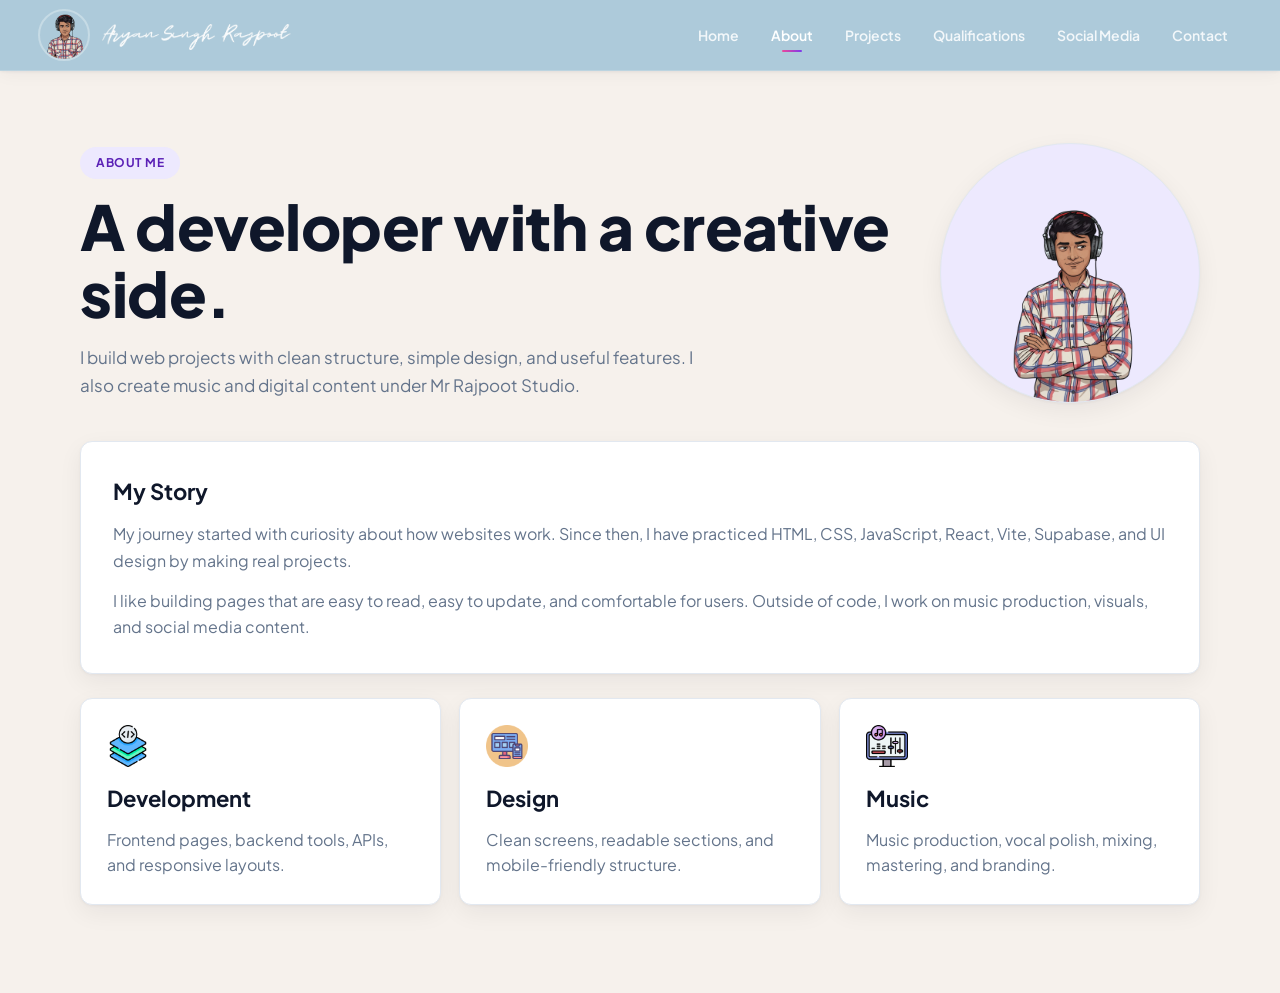
==== Pages/about/about.html @ 2f134e1c "Upload portfolio files" ====
<!DOCTYPE html>
<html lang="en">
<head>
    <meta charset="UTF-8" />
    <meta name="viewport" content="width=device-width, initial-scale=1.0" />
    <title>About - Aryan Singh Rajpoot</title>
    <link rel="preconnect" href="https://fonts.googleapis.com">
    <link rel="preconnect" href="https://fonts.gstatic.com" crossorigin>
    <link href="https://fonts.googleapis.com/css2?family=Plus+Jakarta+Sans:wght@400;500;600;700;800&display=swap" rel="stylesheet">
    <link rel="stylesheet" href="../../global.css" />
    <link rel="stylesheet" href="../../navbar.css" />
    <link rel="stylesheet" href="about.css" />
</head>
<body>
    <nav class="navbar">
        <div class="nav-inner">
            <a class="brand" href="../../index.html">
                <img src="../../assets/png-images/mySketch.png" alt="Aryan Singh Rajpoot logo" />
                <img class="signature" src="../../assets/png-images/Aryan Signature.png" alt="Aryan Singh Rajpoot" />
            </a>
            <input class="menu-toggle" type="checkbox" id="menu-toggle" />
            <label class="menu-button" for="menu-toggle" aria-label="Open navigation">
                <span></span>
                <span></span>
                <span></span>
            </label>
            <ul class="nav-links">
                <li><a href="../../index.html">Home</a></li>
                <li><a class="active" href="about.html">About</a></li>
                <li><a href="../project/projects.html">Projects</a></li>
                <li><a href="../qualificatioion/qualifications.html">Qualifications</a></li>
                <li><a href="../socialmedia/social-media.html">Social Media</a></li>
                <li><a href="../contact/contact.html">Contact</a></li>
            </ul>
        </div>
    </nav>

    <main class="page-shell about-page">
        <section class="about-intro">
            <div>
                <span class="eyebrow">About me</span>
                <h1>A developer with a creative side.</h1>
                <p>
                    I build web projects with clean structure, simple design, and useful
                    features. I also create music and digital content under Mr Rajpoot Studio.
                </p>
            </div>
            <img src="../../assets/png-images/mySketch.png" alt="Aryan Singh Rajpoot" />
        </section>

        <section class="story card">
            <h2>My Story</h2>
            <p>
                My journey started with curiosity about how websites work. Since then, I
                have practiced HTML, CSS, JavaScript, React, Vite, Supabase, and UI design
                by making real projects.
            </p>
            <p>
                I like building pages that are easy to read, easy to update, and comfortable
                for users. Outside of code, I work on music production, visuals, and social
                media content.
            </p>
        </section>

        <section class="about-skills">
            <article class="card">
                <img src="../../assets/png-images/fullstack.png" alt="" />
                <h2>Development</h2>
                <p>Frontend pages, backend tools, APIs, and responsive layouts.</p>
            </article>
            <article class="card">
                <img src="../../assets/png-images/UIUX Design.png" alt="" />
                <h2>Design</h2>
                <p>Clean screens, readable sections, and mobile-friendly structure.</p>
            </article>
            <article class="card">
                <img src="../../assets/png-images/Music Producer.png" alt="" />
                <h2>Music</h2>
                <p>Music production, vocal polish, mixing, mastering, and branding.</p>
            </article>
        </section>
    </main>
</body>
</html>
---- global.css ----
@import url('https://fonts.googleapis.com/css2?family=Plus+Jakarta+Sans:wght@400;500;600;700;800&display=swap');

*,
*::before,
*::after {
    box-sizing: border-box;
    margin: 0;
    padding: 0;
}

:root {
    /* ── Palette ── */
    --bg: #F6F1EC;
    --surface: #ffffff;
    --text: #0F172A;
    --body: #334155;
    --muted: #64748B;

    /* Accent */
    --accent: #7C3AED;
    --accent-dark: #5B21B6;
    --accent-light: #EDE9FE;
    --accent-pink: #EC4899;
    --accent-blue: #6366F1;

    /* Legacy aliases used across pages */
    --primary: #7C3AED;
    --primary-dark: #5B21B6;
    --primary-light: #EDE9FE;

    /* Navbar */
    --nav-bg: #A7C7D8;

    /* Borders & Shadows */
    --border: #E2E8F0;
    --shadow-sm: 0 1px 2px rgba(15,23,42,0.04);
    --shadow: 0 1px 3px rgba(15,23,42,0.04), 0 8px 24px rgba(15,23,42,0.06);
    --shadow-lg: 0 4px 6px rgba(15,23,42,0.03), 0 20px 50px rgba(15,23,42,0.08);

    /* Layout */
    --nav-height: 70px;
    --radius: 12px;
    --font: "Plus Jakarta Sans", "Inter", system-ui, sans-serif;
}

html {
    scroll-behavior: smooth;
}

body {
    font-family: var(--font);
    color: var(--body);
    background: var(--bg);
    line-height: 1.6;
    overflow-x: hidden;
    -webkit-font-smoothing: antialiased;
    -moz-osx-font-smoothing: grayscale;
}

img {
    max-width: 100%;
    display: block;
}

a {
    color: inherit;
}

/* ── Layout Shell ── */
.page-shell {
    width: min(1120px, 90%);
    margin: 0 auto;
    padding: 72px 0 88px;
}

/* ── Page Header ── */
.page-header {
    margin-bottom: 40px;
}

.page-header.center {
    text-align: center;
}

.eyebrow {
    display: inline-block;
    margin-bottom: 14px;
    color: var(--accent-dark);
    background: var(--accent-light);
    border-radius: 999px;
    padding: 6px 16px;
    font-size: 12px;
    font-weight: 700;
    text-transform: uppercase;
    letter-spacing: 0.5px;
}

.page-header h1,
.section-title {
    color: var(--text);
    line-height: 1.1;
}

.page-header h1 {
    font-size: clamp(34px, 6vw, 58px);
    font-weight: 800;
    letter-spacing: -0.5px;
    margin-bottom: 14px;
}

.page-header p {
    max-width: 620px;
    color: var(--muted);
    font-size: 17px;
    line-height: 1.65;
}

.page-header.center p {
    margin: 0 auto;
}

.highlight {
    background: linear-gradient(135deg, var(--accent-pink), var(--accent));
    -webkit-background-clip: text;
    -webkit-text-fill-color: transparent;
    background-clip: text;
}

/* ── Buttons ── */
.button {
    display: inline-block;
    padding: 12px 22px;
    border-radius: 10px;
    font-weight: 700;
    font-size: 14px;
    text-decoration: none;
    border: 1px solid transparent;
    transition: all 0.25s ease;
    letter-spacing: 0.2px;
}

.button.primary {
    color: #ffffff;
    background: var(--accent);
    box-shadow: 0 2px 12px rgba(124, 58, 237, 0.25);
}

.button.primary:hover {
    background: var(--accent-dark);
    transform: translateY(-2px);
    box-shadow: 0 6px 20px rgba(124, 58, 237, 0.35);
}

.button.secondary {
    color: var(--accent-dark);
    background: var(--surface);
    border-color: var(--border);
}

.button.secondary:hover {
    border-color: var(--accent);
    color: var(--accent);
    transform: translateY(-2px);
    box-shadow: var(--shadow);
}

/* ── Cards ── */
.card {
    background: var(--surface);
    border: 1px solid var(--border);
    border-radius: var(--radius);
    box-shadow: var(--shadow);
    transition: box-shadow 0.25s ease, transform 0.25s ease;
}

@media (max-width: 700px) {
    .page-shell {
        width: min(92%, 620px);
        padding: 48px 0 64px;
    }
}
---- navbar.css ----
.navbar {
    position: sticky;
    top: 0;
    z-index: 100;
    min-height: var(--nav-height);
    background: rgba(167, 199, 216, 0.92);
    backdrop-filter: blur(14px);
    -webkit-backdrop-filter: blur(14px);
    border-bottom: 1px solid rgba(255, 255, 255, 0.18);
    box-shadow: 0 1px 3px rgba(15, 23, 42, 0.06), 0 4px 16px rgba(15, 23, 42, 0.04);
}

.nav-inner {
    width: min(1274px, 94%);
    min-height: var(--nav-height);
    margin: 0 auto;
    display: flex;
    align-items: center;
    justify-content: space-between;
    gap: 12px;
}

.brand {
    display: flex;
    align-items: center;
    gap: 12px;
    text-decoration: none;
    font-weight: 800;
    color: #ffffff;
}

.brand img:not(.signature) {
    width: 52px;
    height: 52px;
    border-radius: 50%;
    object-fit: cover;
    background: transparent;
    border: 2px solid rgba(255, 255, 255, 0.3);
}

.brand img.signature {
    height: 26px;
    width: auto;
    object-fit: contain;
    margin-top: 4px;
    opacity: 0.95;
}

.nav-links {
    display: flex;
    align-items: center;
    gap: 4px;
    list-style: none;
}

.nav-links a {
    position: relative;
    display: block;
    text-decoration: none;
    color: rgba(255, 255, 255, 0.85);
    font-weight: 600;
    font-size: 14px;
    padding: 8px 14px;
    border-radius: 8px;
    transition: color 0.2s ease, background 0.2s ease;
}

.nav-links a:hover {
    color: #ffffff;
    background: rgba(255, 255, 255, 0.12);
}

.nav-links a.active {
    color: #ffffff;
}

.nav-links a.active::after {
    content: "";
    position: absolute;
    bottom: 2px;
    left: 50%;
    transform: translateX(-50%);
    width: 20px;
    height: 2px;
    border-radius: 2px;
    background: linear-gradient(90deg, #EC4899, #7C3AED);
}

/* ── Mobile Menu ── */
.menu-toggle {
    display: none;
}

.menu-button {
    display: none;
    width: 42px;
    height: 42px;
    border: 0;
    border-radius: 8px;
    background: rgba(255, 255, 255, 0.18);
    cursor: pointer;
    transition: background 0.2s ease;
}

.menu-button:hover {
    background: rgba(255, 255, 255, 0.28);
}

.menu-button span {
    display: block;
    width: 20px;
    height: 2px;
    margin: 5px auto;
    background: #ffffff;
    border-radius: 2px;
    transition: transform 0.2s ease, opacity 0.2s ease;
}

@media (max-width: 820px) {
    .menu-button {
        display: block;
    }

    .nav-links {
        display: none;
        position: absolute;
        top: var(--nav-height);
        left: 0;
        right: 0;
        padding: 12px 5% 20px;
        background: rgba(167, 199, 216, 0.96);
        backdrop-filter: blur(14px);
        -webkit-backdrop-filter: blur(14px);
        border-bottom: 1px solid rgba(255, 255, 255, 0.12);
        box-shadow: 0 8px 24px rgba(15, 23, 42, 0.08);
    }

    .menu-toggle:checked ~ .nav-links {
        display: grid;
        gap: 2px;
    }

    .nav-links a {
        padding: 12px 14px;
        border-radius: 8px;
    }

    .nav-links a:hover {
        background: rgba(255, 255, 255, 0.15);
    }
}
---- Pages/about/about.css ----
.about-intro {
    display: grid;
    grid-template-columns: 1.2fr 260px;
    align-items: center;
    gap: 44px;
    margin-bottom: 38px;
}

.about-intro h1 {
    font-size: clamp(36px, 6vw, 62px);
    font-weight: 800;
    letter-spacing: -0.5px;
    line-height: 1.08;
    margin-bottom: 16px;
    color: var(--text);
}

.about-intro p {
    max-width: 640px;
    color: var(--muted);
    font-size: 17px;
    line-height: 1.65;
}

.about-intro img {
    width: 260px;
    height: 260px;
    object-fit: contain;
    border-radius: 50%;
    background: var(--accent-light);
    border: 1px solid var(--border);
    box-shadow: var(--shadow);
}

.story {
    padding: 32px;
    margin-bottom: 24px;
}

.story h2,
.about-skills h2 {
    font-size: 22px;
    font-weight: 700;
    margin-bottom: 12px;
    color: var(--text);
}

.story p {
    color: var(--muted);
    margin-bottom: 14px;
    line-height: 1.65;
}

.story p:last-child {
    margin-bottom: 0;
}

.about-skills {
    display: grid;
    grid-template-columns: repeat(3, 1fr);
    gap: 18px;
}

.about-skills article {
    padding: 26px;
    transition: transform 0.25s ease, box-shadow 0.25s ease;
}

.about-skills article:hover {
    transform: translateY(-3px);
    box-shadow: var(--shadow-lg);
}

.about-skills img {
    width: 42px;
    height: 42px;
    object-fit: contain;
    margin-bottom: 14px;
}

.about-skills p {
    color: var(--muted);
    line-height: 1.55;
}

@media (max-width: 800px) {
    .about-intro,
    .about-skills {
        grid-template-columns: 1fr;
    }

    .about-intro img {
        width: 210px;
        height: 210px;
    }
}
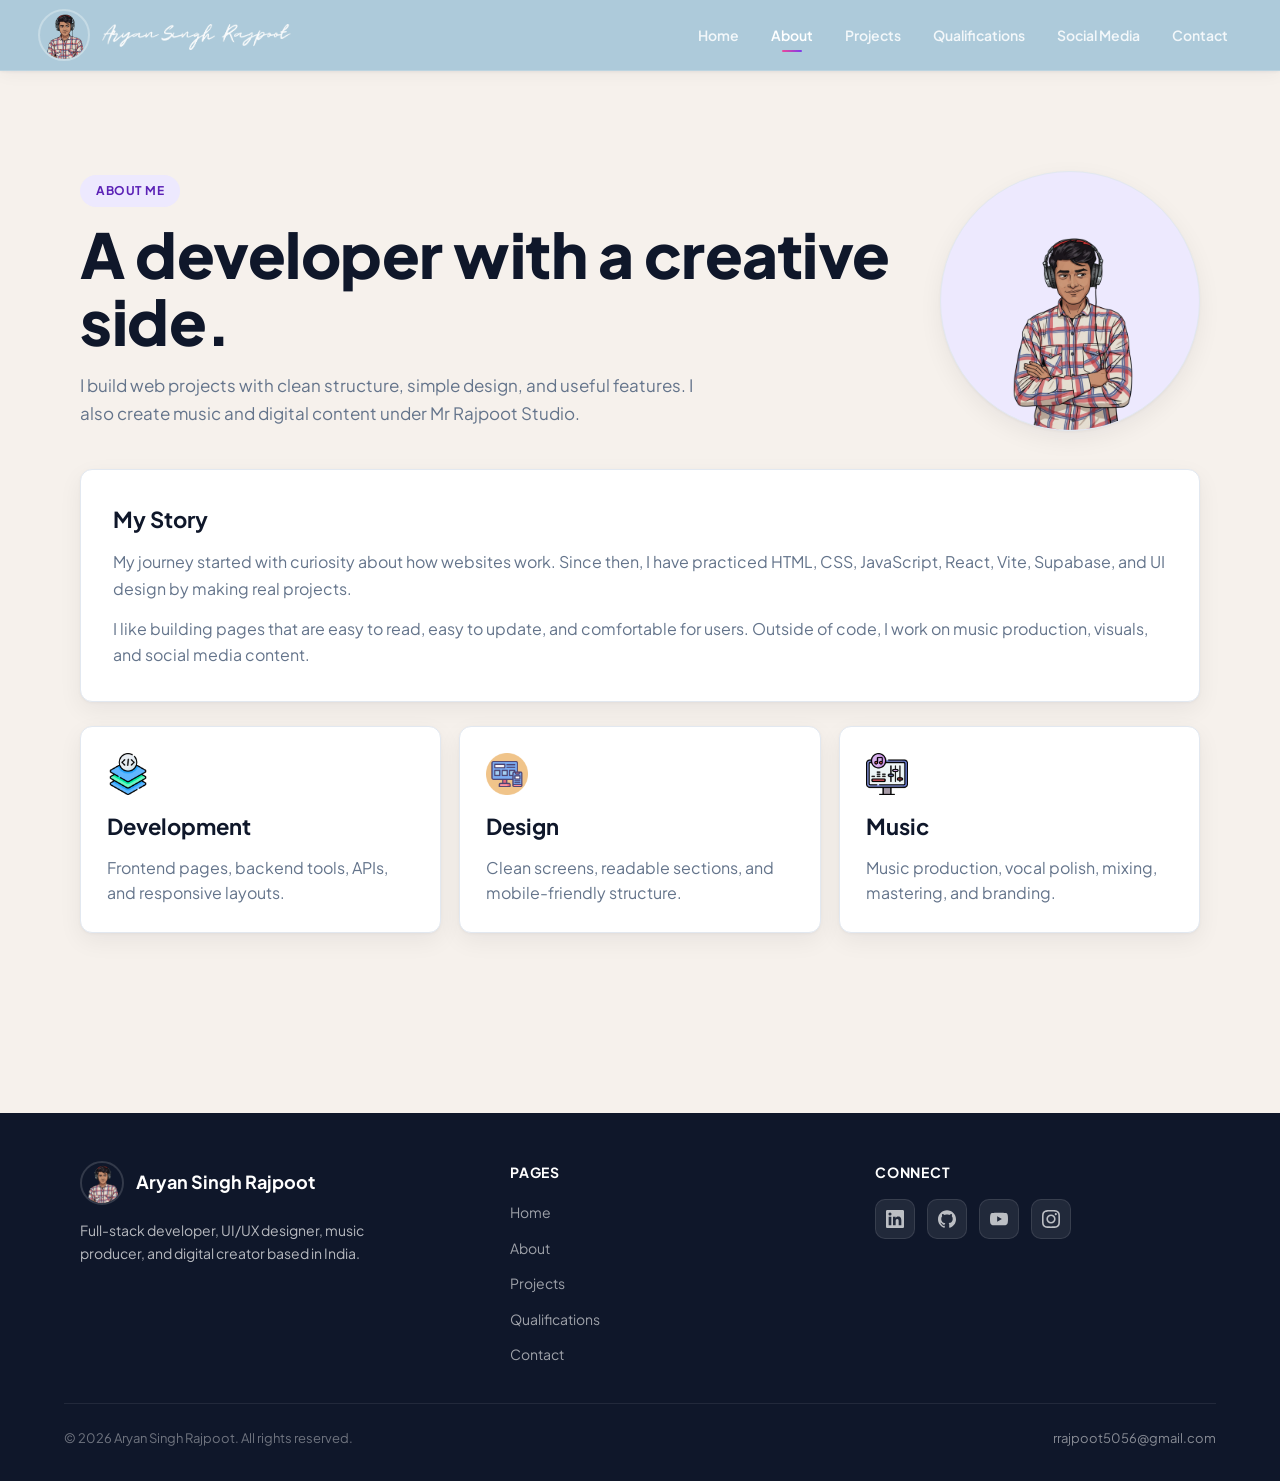
==== commit 034e45e8: "Refactor entire portfolio: add semantic HTML, footer, JS animations, contact form, a11y & SEO improv" ====
--- a/Pages/about/about.html
+++ b/Pages/about/about.html
@@ -3,40 +3,64 @@
 <head>
     <meta charset="UTF-8" />
     <meta name="viewport" content="width=device-width, initial-scale=1.0" />
-    <title>About - Aryan Singh Rajpoot</title>
+    <title>About — Aryan Singh Rajpoot</title>
+    <meta name="description" content="Learn about Aryan Singh Rajpoot — a Computer Science student, full-stack web developer, UI/UX designer, and music producer building creative digital work." />
+
+    <!-- Open Graph -->
+    <meta property="og:title" content="About — Aryan Singh Rajpoot" />
+    <meta property="og:description" content="A developer with a creative side. I build web projects with clean structure, simple design, and useful features." />
+    <meta property="og:type" content="profile" />
+    <meta property="og:image" content="../../assets/png-images/mySketch.png" />
+
+    <!-- Twitter Card -->
+    <meta name="twitter:card" content="summary" />
+    <meta name="twitter:title" content="About — Aryan Singh Rajpoot" />
+    <meta name="twitter:description" content="A developer with a creative side. Web projects, music production, and digital content." />
+
+    <!-- Fonts -->
     <link rel="preconnect" href="https://fonts.googleapis.com">
     <link rel="preconnect" href="https://fonts.gstatic.com" crossorigin>
     <link href="https://fonts.googleapis.com/css2?family=Plus+Jakarta+Sans:wght@400;500;600;700;800&display=swap" rel="stylesheet">
+
+    <!-- Styles -->
     <link rel="stylesheet" href="../../global.css" />
     <link rel="stylesheet" href="../../navbar.css" />
     <link rel="stylesheet" href="about.css" />
 </head>
 <body>
-    <nav class="navbar">
-        <div class="nav-inner">
-            <a class="brand" href="../../index.html">
-                <img src="../../assets/png-images/mySketch.png" alt="Aryan Singh Rajpoot logo" />
-                <img class="signature" src="../../assets/png-images/Aryan Signature.png" alt="Aryan Singh Rajpoot" />
-            </a>
-            <input class="menu-toggle" type="checkbox" id="menu-toggle" />
-            <label class="menu-button" for="menu-toggle" aria-label="Open navigation">
-                <span></span>
-                <span></span>
-                <span></span>
-            </label>
-            <ul class="nav-links">
-                <li><a href="../../index.html">Home</a></li>
-                <li><a class="active" href="about.html">About</a></li>
-                <li><a href="../project/projects.html">Projects</a></li>
-                <li><a href="../qualificatioion/qualifications.html">Qualifications</a></li>
-                <li><a href="../socialmedia/social-media.html">Social Media</a></li>
-                <li><a href="../contact/contact.html">Contact</a></li>
-            </ul>
-        </div>
-    </nav>
 
-    <main class="page-shell about-page">
-        <section class="about-intro">
+    <a class="skip-link" href="#main-content">Skip to main content</a>
+
+    <!-- ═══ Site Header ═══ -->
+    <header class="site-header">
+        <nav class="navbar" aria-label="Primary navigation">
+            <div class="nav-inner">
+                <a class="brand" href="../../index.html">
+                    <img src="../../assets/png-images/mySketch.png" alt="Aryan Singh Rajpoot logo" width="52" height="52" />
+                    <img class="signature" src="../../assets/png-images/Aryan Signature.png" alt="Aryan Singh Rajpoot" width="auto" height="26" />
+                </a>
+                <input class="menu-toggle" type="checkbox" id="menu-toggle" />
+                <label class="menu-button" for="menu-toggle" aria-label="Toggle navigation menu">
+                    <span></span>
+                    <span></span>
+                    <span></span>
+                </label>
+                <ul class="nav-links">
+                    <li><a href="../../index.html">Home</a></li>
+                    <li><a class="active" href="about.html" aria-current="page">About</a></li>
+                    <li><a href="../project/projects.html">Projects</a></li>
+                    <li><a href="../qualificatioion/qualifications.html">Qualifications</a></li>
+                    <li><a href="../socialmedia/social-media.html">Social Media</a></li>
+                    <li><a href="../contact/contact.html">Contact</a></li>
+                </ul>
+            </div>
+        </nav>
+    </header>
+
+    <!-- ═══ Main Content ═══ -->
+    <main id="main-content" class="page-shell about-page">
+
+        <section class="about-intro fade-in-up" aria-label="Introduction">
             <div>
                 <span class="eyebrow">About me</span>
                 <h1>A developer with a creative side.</h1>
@@ -45,10 +69,10 @@
                     features. I also create music and digital content under Mr Rajpoot Studio.
                 </p>
             </div>
-            <img src="../../assets/png-images/mySketch.png" alt="Aryan Singh Rajpoot" />
+            <img src="../../assets/png-images/mySketch.png" alt="Illustrated portrait of Aryan Singh Rajpoot" loading="lazy" />
         </section>
 
-        <section class="story card">
+        <section class="story card fade-in-up" aria-label="My Story">
             <h2>My Story</h2>
             <p>
                 My journey started with curiosity about how websites work. Since then, I
@@ -62,23 +86,70 @@
             </p>
         </section>
 
-        <section class="about-skills">
+        <section class="about-skills fade-in-up" aria-label="Skills">
             <article class="card">
-                <img src="../../assets/png-images/fullstack.png" alt="" />
+                <img src="../../assets/png-images/fullstack.png" alt="Full-Stack Development icon" loading="lazy" />
                 <h2>Development</h2>
                 <p>Frontend pages, backend tools, APIs, and responsive layouts.</p>
             </article>
             <article class="card">
-                <img src="../../assets/png-images/UIUX Design.png" alt="" />
+                <img src="../../assets/png-images/UIUX Design.png" alt="UI/UX Design icon" loading="lazy" />
                 <h2>Design</h2>
                 <p>Clean screens, readable sections, and mobile-friendly structure.</p>
             </article>
             <article class="card">
-                <img src="../../assets/png-images/Music Producer.png" alt="" />
+                <img src="../../assets/png-images/Music Producer.png" alt="Music Production icon" loading="lazy" />
                 <h2>Music</h2>
                 <p>Music production, vocal polish, mixing, mastering, and branding.</p>
             </article>
         </section>
+
     </main>
+
+    <!-- ═══ Site Footer ═══ -->
+    <footer class="site-footer">
+        <div class="footer-inner">
+            <div class="footer-about">
+                <div class="footer-brand">
+                    <img src="../../assets/png-images/mySketch.png" alt="Aryan Singh Rajpoot" loading="lazy" />
+                    <span>Aryan Singh Rajpoot</span>
+                </div>
+                <p>Full-stack developer, UI/UX designer, music producer, and digital creator based in India.</p>
+            </div>
+            <nav class="footer-nav" aria-label="Footer navigation">
+                <h3>Pages</h3>
+                <ul>
+                    <li><a href="../../index.html">Home</a></li>
+                    <li><a href="about.html">About</a></li>
+                    <li><a href="../project/projects.html">Projects</a></li>
+                    <li><a href="../qualificatioion/qualifications.html">Qualifications</a></li>
+                    <li><a href="../contact/contact.html">Contact</a></li>
+                </ul>
+            </nav>
+            <div class="footer-social">
+                <h3>Connect</h3>
+                <div class="footer-social-links">
+                    <a class="footer-social-link" href="https://in.linkedin.com/in/aryan-rajpoot-2b7ab9279" target="_blank" rel="noopener" aria-label="LinkedIn">
+                        <svg viewBox="0 0 24 24" fill="currentColor"><path d="M20.447 20.452h-3.554v-5.569c0-1.328-.027-3.037-1.852-3.037-1.853 0-2.136 1.445-2.136 2.939v5.667H9.351V9h3.414v1.561h.046c.477-.9 1.637-1.85 3.37-1.85 3.601 0 4.267 2.37 4.267 5.455v6.286zM5.337 7.433a2.062 2.062 0 01-2.063-2.065 2.064 2.064 0 112.063 2.065zm1.782 13.019H3.555V9h3.564v11.452zM22.225 0H1.771C.792 0 0 .774 0 1.729v20.542C0 23.227.792 24 1.771 24h20.451C23.2 24 24 23.227 24 22.271V1.729C24 .774 23.2 0 22.222 0h.003z"/></svg>
+                    </a>
+                    <a class="footer-social-link" href="https://github.com/" target="_blank" rel="noopener" aria-label="GitHub">
+                        <svg viewBox="0 0 24 24" fill="currentColor"><path d="M12 .297c-6.63 0-12 5.373-12 12 0 5.303 3.438 9.8 8.205 11.385.6.113.82-.258.82-.577 0-.285-.01-1.04-.015-2.04-3.338.724-4.042-1.61-4.042-1.61C4.422 18.07 3.633 17.7 3.633 17.7c-1.087-.744.084-.729.084-.729 1.205.084 1.838 1.236 1.838 1.236 1.07 1.835 2.809 1.305 3.495.998.108-.776.417-1.305.76-1.605-2.665-.3-5.466-1.332-5.466-5.93 0-1.31.465-2.38 1.235-3.22-.135-.303-.54-1.523.105-3.176 0 0 1.005-.322 3.3 1.23.96-.267 1.98-.399 3-.405 1.02.006 2.04.138 3 .405 2.28-1.552 3.285-1.23 3.285-1.23.645 1.653.24 2.873.12 3.176.765.84 1.23 1.91 1.23 3.22 0 4.61-2.805 5.625-5.475 5.92.42.36.81 1.096.81 2.22 0 1.606-.015 2.896-.015 3.286 0 .315.21.69.825.57C20.565 22.092 24 17.592 24 12.297c0-6.627-5.373-12-12-12"/></svg>
+                    </a>
+                    <a class="footer-social-link" href="https://youtube.com/@MrRajpootStudio" target="_blank" rel="noopener" aria-label="YouTube">
+                        <svg viewBox="0 0 24 24" fill="currentColor"><path d="M23.498 6.186a3.016 3.016 0 0 0-2.122-2.136C19.505 3.545 12 3.545 12 3.545s-7.505 0-9.377.505A3.017 3.017 0 0 0 .502 6.186C0 8.07 0 12 0 12s0 3.93.502 5.814a3.016 3.016 0 0 0 2.122 2.136c1.871.505 9.376.505 9.376.505s7.505 0 9.377-.505a3.015 3.015 0 0 0 2.122-2.136C24 15.93 24 12 24 12s0-3.93-.502-5.814zM9.545 15.568V8.432L15.818 12l-6.273 3.568z"/></svg>
+                    </a>
+                    <a class="footer-social-link" href="https://instagram.com/" target="_blank" rel="noopener" aria-label="Instagram">
+                        <svg viewBox="0 0 24 24" fill="currentColor"><path d="M12 0C8.74 0 8.333.015 7.053.072 5.775.132 4.905.333 4.14.63c-.789.306-1.459.717-2.126 1.384S.935 3.35.63 4.14C.333 4.905.131 5.775.072 7.053.012 8.333 0 8.74 0 12s.015 3.667.072 4.947c.06 1.277.261 2.148.558 2.913.306.788.717 1.459 1.384 2.126.667.666 1.336 1.079 2.126 1.384.766.296 1.636.499 2.913.558C8.333 23.988 8.74 24 12 24s3.667-.015 4.947-.072c1.277-.06 2.148-.262 2.913-.558.788-.306 1.459-.718 2.126-1.384.666-.667 1.079-1.335 1.384-2.126.296-.765.499-1.636.558-2.913.06-1.28.072-1.687.072-4.947s-.015-3.667-.072-4.947c-.06-1.277-.262-2.149-.558-2.913-.306-.789-.718-1.459-1.384-2.126C21.319 1.347 20.651.935 19.86.63c-.765-.297-1.636-.499-2.913-.558C15.667.012 15.26 0 12 0zm0 2.16c3.203 0 3.585.016 4.85.071 1.17.055 1.805.249 2.227.415.562.217.96.477 1.382.896.419.42.679.819.896 1.381.164.422.36 1.057.413 2.227.057 1.266.07 1.646.07 4.85s-.015 3.585-.074 4.85c-.061 1.17-.256 1.805-.421 2.227-.224.562-.479.96-.899 1.382-.419.419-.824.679-1.38.896-.42.164-1.065.36-2.235.413-1.274.057-1.649.07-4.859.07-3.211 0-3.586-.015-4.859-.074-1.171-.061-1.816-.256-2.236-.421-.569-.224-.96-.479-1.379-.899-.421-.419-.69-.824-.9-1.38-.165-.42-.359-1.065-.42-2.235-.045-1.26-.061-1.649-.061-4.844 0-3.196.016-3.586.061-4.861.061-1.17.255-1.814.42-2.234.21-.57.479-.96.9-1.381.419-.419.81-.689 1.379-.898.42-.166 1.051-.361 2.221-.421 1.275-.045 1.65-.06 4.859-.06l.045.03zm0 3.678a6.162 6.162 0 1 0 0 12.324 6.162 6.162 0 1 0 0-12.324zM12 16c-2.21 0-4-1.79-4-4s1.79-4 4-4 4 1.79 4 4-1.79 4-4 4zm7.846-10.405a1.441 1.441 0 1 1-2.882 0 1.441 1.441 0 0 1 2.882 0z"/></svg>
+                    </a>
+                </div>
+            </div>
+        </div>
+        <div class="footer-bottom">
+            <p>&copy; <span id="copyright-year">2026</span> Aryan Singh Rajpoot. All rights reserved.</p>
+            <a href="mailto:rrajpoot5056@gmail.com">rrajpoot5056@gmail.com</a>
+        </div>
+    </footer>
+
+    <script src="../../main.js" defer></script>
 </body>
 </html>
--- a/global.css
+++ b/global.css
@@ -1,5 +1,3 @@
-@import url('https://fonts.googleapis.com/css2?family=Plus+Jakarta+Sans:wght@400;500;600;700;800&display=swap');
-
 *,
 *::before,
 *::after {
@@ -45,6 +43,11 @@
 
 html {
     scroll-behavior: smooth;
+}
+
+/* Anchor offset for sticky navbar */
+[id] {
+    scroll-margin-top: calc(var(--nav-height) + 20px);
 }
 
 body {
@@ -66,11 +69,53 @@
     color: inherit;
 }
 
+/* ── Focus-Visible — Global Accessibility ── */
+:focus-visible {
+    outline: 2px solid var(--accent);
+    outline-offset: 3px;
+    border-radius: 4px;
+}
+
+a:focus-visible,
+button:focus-visible,
+input:focus-visible,
+textarea:focus-visible,
+select:focus-visible,
+[type="checkbox"]:focus-visible + label {
+    outline: 2px solid var(--accent);
+    outline-offset: 3px;
+}
+
+/* Remove default outline for mouse clicks */
+:focus:not(:focus-visible) {
+    outline: none;
+}
+
+/* ── Skip to Content (Screen Reader) ── */
+.skip-link {
+    position: absolute;
+    top: -100%;
+    left: 16px;
+    z-index: 9999;
+    padding: 12px 24px;
+    background: var(--accent);
+    color: #ffffff;
+    font-weight: 700;
+    font-size: 14px;
+    text-decoration: none;
+    border-radius: 0 0 8px 8px;
+    transition: top 0.2s ease;
+}
+
+.skip-link:focus {
+    top: 0;
+}
+
 /* ── Layout Shell ── */
 .page-shell {
     width: min(1120px, 90%);
     margin: 0 auto;
-    padding: 72px 0 88px;
+    padding: clamp(40px, 8vw, 100px) 0;
 }
 
 /* ── Page Header ── */
@@ -137,6 +182,7 @@
     border: 1px solid transparent;
     transition: all 0.25s ease;
     letter-spacing: 0.2px;
+    cursor: pointer;
 }
 
 .button.primary {
@@ -173,9 +219,260 @@
     transition: box-shadow 0.25s ease, transform 0.25s ease;
 }
 
+/* ── Animations ── */
+.fade-in-up {
+    opacity: 0;
+    transform: translateY(24px);
+    transition: opacity 0.7s ease, transform 0.7s ease;
+}
+
+.fade-in-up.is-visible {
+    opacity: 1;
+    transform: translateY(0);
+}
+
+/* ── Site Footer ── */
+.site-footer {
+    background: #0F172A;
+    color: rgba(255, 255, 255, 0.7);
+    padding: 48px 5% 32px;
+    margin-top: clamp(40px, 8vw, 80px);
+}
+
+.footer-inner {
+    width: min(1120px, 100%);
+    margin: 0 auto;
+    display: grid;
+    grid-template-columns: 1.2fr 1fr 1fr;
+    gap: 40px;
+}
+
+.footer-brand {
+    display: flex;
+    align-items: center;
+    gap: 12px;
+    margin-bottom: 14px;
+}
+
+.footer-brand img {
+    width: 44px;
+    height: 44px;
+    border-radius: 50%;
+    object-fit: cover;
+    border: 2px solid rgba(255, 255, 255, 0.15);
+}
+
+.footer-brand span {
+    font-size: 18px;
+    font-weight: 700;
+    color: #ffffff;
+}
+
+.footer-about p {
+    font-size: 14px;
+    line-height: 1.65;
+    max-width: 320px;
+}
+
+.footer-nav h3,
+.footer-social h3 {
+    font-size: 14px;
+    font-weight: 700;
+    color: #ffffff;
+    text-transform: uppercase;
+    letter-spacing: 0.8px;
+    margin-bottom: 16px;
+}
+
+.footer-nav ul {
+    list-style: none;
+    display: flex;
+    flex-direction: column;
+    gap: 10px;
+}
+
+.footer-nav a {
+    text-decoration: none;
+    font-size: 14px;
+    color: rgba(255, 255, 255, 0.6);
+    transition: color 0.2s ease;
+}
+
+.footer-nav a:hover {
+    color: #ffffff;
+}
+
+.footer-social-links {
+    display: flex;
+    gap: 12px;
+    flex-wrap: wrap;
+}
+
+.footer-social-link {
+    display: grid;
+    place-items: center;
+    width: 40px;
+    height: 40px;
+    border-radius: 10px;
+    background: rgba(255, 255, 255, 0.08);
+    border: 1px solid rgba(255, 255, 255, 0.1);
+    color: rgba(255, 255, 255, 0.7);
+    text-decoration: none;
+    transition: background 0.2s ease, color 0.2s ease, transform 0.2s ease;
+}
+
+.footer-social-link:hover {
+    background: var(--accent);
+    color: #ffffff;
+    transform: translateY(-2px);
+}
+
+.footer-social-link svg {
+    width: 18px;
+    height: 18px;
+}
+
+.footer-bottom {
+    margin-top: 36px;
+    padding-top: 24px;
+    border-top: 1px solid rgba(255, 255, 255, 0.08);
+    display: flex;
+    justify-content: space-between;
+    align-items: center;
+    flex-wrap: wrap;
+    gap: 12px;
+}
+
+.footer-bottom p {
+    font-size: 13px;
+    color: rgba(255, 255, 255, 0.4);
+}
+
+.footer-bottom a {
+    color: rgba(255, 255, 255, 0.5);
+    text-decoration: none;
+    font-size: 13px;
+    transition: color 0.2s ease;
+}
+
+.footer-bottom a:hover {
+    color: #ffffff;
+}
+
+/* ── Contact Form ── */
+.contact-form-section {
+    margin-top: 32px;
+}
+
+.contact-form {
+    display: grid;
+    grid-template-columns: 1fr 1fr;
+    gap: 18px;
+}
+
+.contact-form .form-group {
+    display: flex;
+    flex-direction: column;
+    gap: 6px;
+}
+
+.contact-form .form-group.full-width {
+    grid-column: 1 / -1;
+}
+
+.contact-form label {
+    font-size: 13px;
+    font-weight: 600;
+    color: var(--text);
+    letter-spacing: 0.2px;
+}
+
+.contact-form input,
+.contact-form textarea {
+    padding: 12px 16px;
+    border: 1.5px solid var(--border);
+    border-radius: 10px;
+    font-family: var(--font);
+    font-size: 15px;
+    color: var(--text);
+    background: var(--surface);
+    transition: border-color 0.2s ease, box-shadow 0.2s ease;
+    resize: vertical;
+}
+
+.contact-form input::placeholder,
+.contact-form textarea::placeholder {
+    color: var(--muted);
+    opacity: 0.7;
+}
+
+.contact-form input:focus,
+.contact-form textarea:focus {
+    border-color: var(--accent);
+    box-shadow: 0 0 0 3px rgba(124, 58, 237, 0.1);
+    outline: none;
+}
+
+.contact-form input:invalid:not(:placeholder-shown),
+.contact-form textarea:invalid:not(:placeholder-shown) {
+    border-color: #ef4444;
+}
+
+.contact-form textarea {
+    min-height: 140px;
+}
+
+.contact-form .button {
+    justify-self: start;
+    padding: 14px 36px;
+    font-size: 15px;
+    border: none;
+}
+
+.form-feedback {
+    grid-column: 1 / -1;
+    padding: 12px 18px;
+    border-radius: 10px;
+    font-size: 14px;
+    font-weight: 600;
+}
+
+.form-feedback--success {
+    background: #dcfce7;
+    color: #166534;
+    border: 1px solid #bbf7d0;
+}
+
+.form-feedback--error {
+    background: #fef2f2;
+    color: #991b1b;
+    border: 1px solid #fecaca;
+}
+
+.form-feedback--info {
+    background: var(--accent-light);
+    color: var(--accent-dark);
+    border: 1px solid rgba(124, 58, 237, 0.2);
+}
+
+/* ── Responsive ── */
 @media (max-width: 700px) {
     .page-shell {
         width: min(92%, 620px);
-        padding: 48px 0 64px;
+        padding: clamp(30px, 6vw, 60px) 0;
     }
-}
+
+    .footer-inner {
+        grid-template-columns: 1fr;
+        gap: 28px;
+    }
+
+    .footer-bottom {
+        flex-direction: column;
+        text-align: center;
+    }
+
+    .contact-form {
+        grid-template-columns: 1fr;
+    }
+}
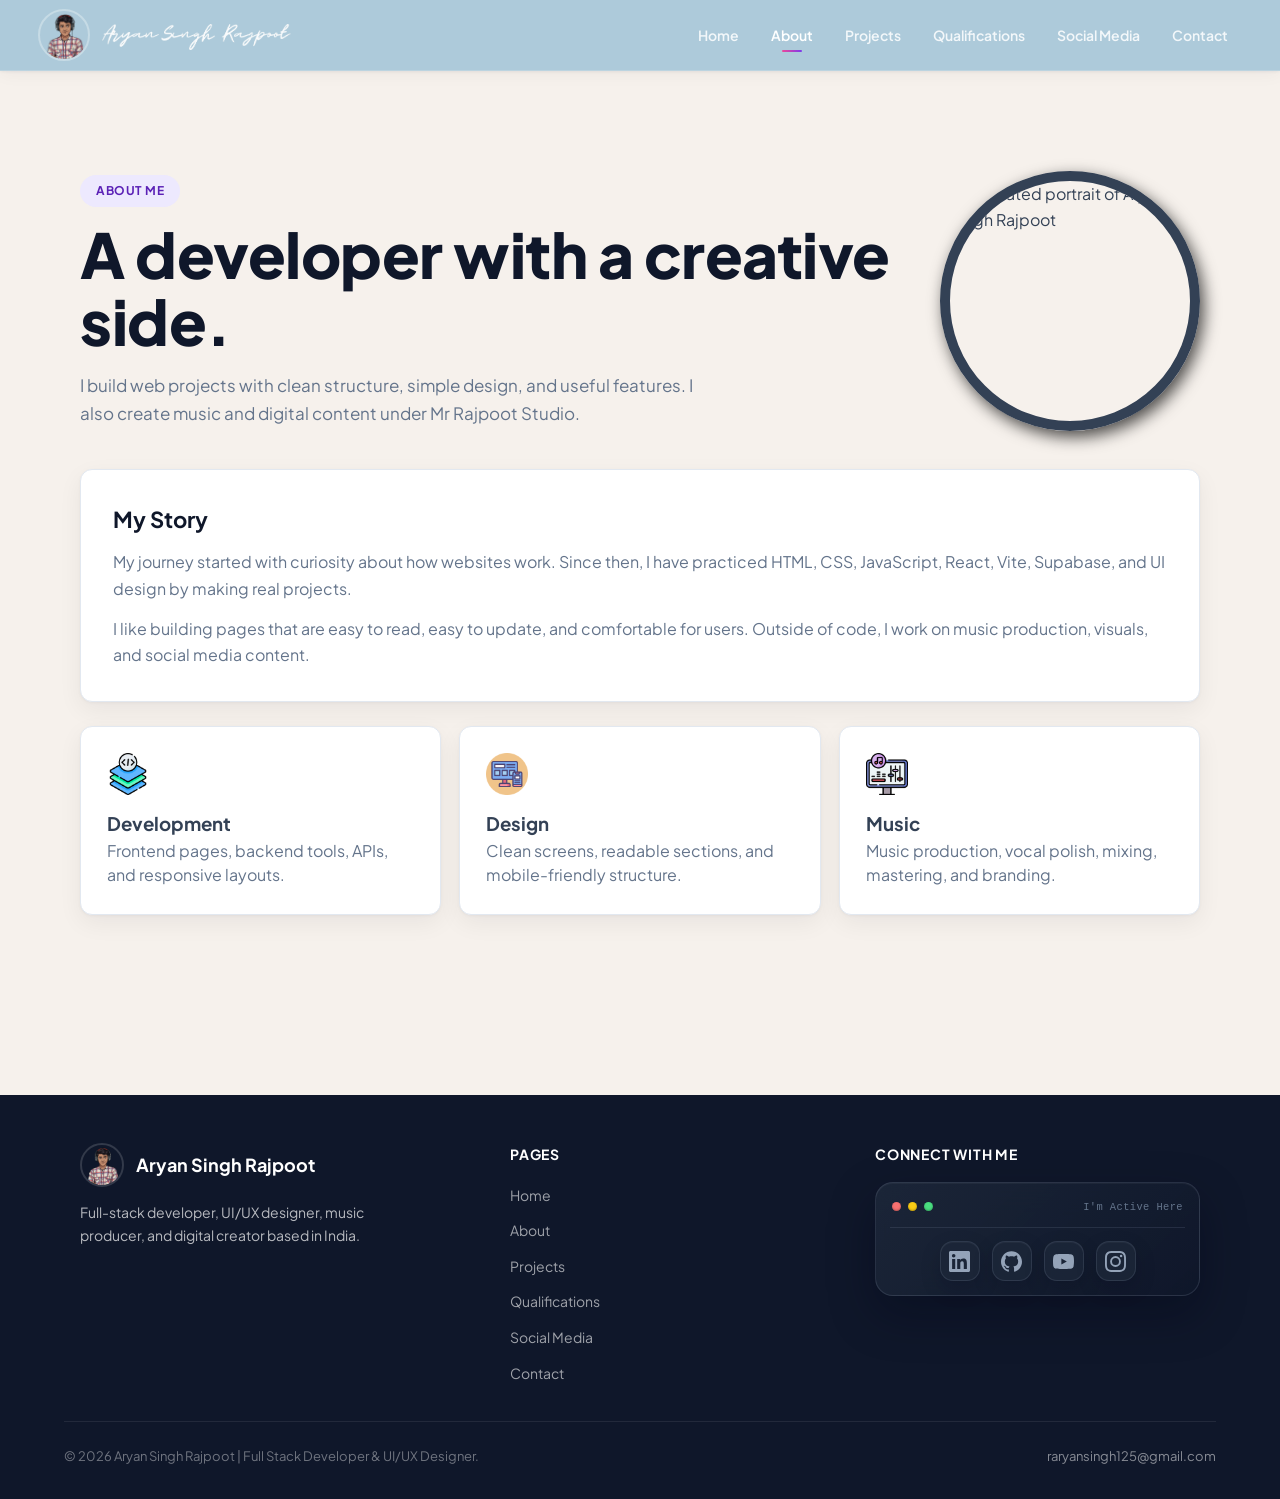
==== commit a4f17a0b: "fix: debug and complete portfolio - fix duplicate IDs, broken links, structure bugs - Fix duplicate " ====
--- a/Pages/about/about.html
+++ b/Pages/about/about.html
@@ -20,7 +20,11 @@
     <!-- Fonts -->
     <link rel="preconnect" href="https://fonts.googleapis.com">
     <link rel="preconnect" href="https://fonts.gstatic.com" crossorigin>
-    <link href="https://fonts.googleapis.com/css2?family=Plus+Jakarta+Sans:wght@400;500;600;700;800&display=swap" rel="stylesheet">
+    <link rel="preload" as="style" href="https://fonts.googleapis.com/css2?family=Plus+Jakarta+Sans:wght@400;500;600;700;800&display=swap" />
+    <link rel="stylesheet" href="https://fonts.googleapis.com/css2?family=Plus+Jakarta+Sans:wght@400;500;600;700;800&display=swap" media="print" onload="this.media='all'" />
+    <noscript>
+        <link rel="stylesheet" href="https://fonts.googleapis.com/css2?family=Plus+Jakarta+Sans:wght@400;500;600;700;800&display=swap" />
+    </noscript>
 
     <!-- Styles -->
     <link rel="stylesheet" href="../../global.css" />
@@ -37,7 +41,7 @@
             <div class="nav-inner">
                 <a class="brand" href="../../index.html">
                     <img src="../../assets/png-images/mySketch.png" alt="Aryan Singh Rajpoot logo" width="52" height="52" />
-                    <img class="signature" src="../../assets/png-images/Aryan Signature.png" alt="Aryan Singh Rajpoot" width="auto" height="26" />
+                    <img class="signature" src="../../assets/png-images/Aryan Signature.png" alt="Aryan Singh Rajpoot" width="189" height="26" />
                 </a>
                 <input class="menu-toggle" type="checkbox" id="menu-toggle" />
                 <label class="menu-button" for="menu-toggle" aria-label="Toggle navigation menu">
@@ -48,9 +52,9 @@
                 <ul class="nav-links">
                     <li><a href="../../index.html">Home</a></li>
                     <li><a class="active" href="about.html" aria-current="page">About</a></li>
-                    <li><a href="../project/projects.html">Projects</a></li>
-                    <li><a href="../qualificatioion/qualifications.html">Qualifications</a></li>
-                    <li><a href="../socialmedia/social-media.html">Social Media</a></li>
+                    <li><a href="../projects/projects.html">Projects</a></li>
+                    <li><a href="../qualifications/qualifications.html">Qualifications</a></li>
+                    <li><a href="../social-media/social-media.html">Social Media</a></li>
                     <li><a href="../contact/contact.html">Contact</a></li>
                 </ul>
             </div>
@@ -69,7 +73,7 @@
                     features. I also create music and digital content under Mr Rajpoot Studio.
                 </p>
             </div>
-            <img src="../../assets/png-images/mySketch.png" alt="Illustrated portrait of Aryan Singh Rajpoot" loading="lazy" />
+            <img src="https://res.cloudinary.com/ams1rfsh/image/upload/v1784481998/aryan_r3naqz.jpg" alt="Illustrated portrait of Aryan Singh Rajpoot" loading="lazy" width="260" height="260" />
         </section>
 
         <section class="story card fade-in-up" aria-label="My Story">
@@ -88,18 +92,18 @@
 
         <section class="about-skills fade-in-up" aria-label="Skills">
             <article class="card">
-                <img src="../../assets/png-images/fullstack.png" alt="Full-Stack Development icon" loading="lazy" />
-                <h2>Development</h2>
+                <img src="../../assets/png-images/fullstack.png" alt="Full-Stack Development icon" loading="lazy" width="42" height="42" />
+                <h3>Development</h3>
                 <p>Frontend pages, backend tools, APIs, and responsive layouts.</p>
             </article>
             <article class="card">
-                <img src="../../assets/png-images/UIUX Design.png" alt="UI/UX Design icon" loading="lazy" />
-                <h2>Design</h2>
+                <img src="../../assets/png-images/UIUX Design.png" alt="UI/UX Design icon" loading="lazy" width="42" height="42" />
+                <h3>Design</h3>
                 <p>Clean screens, readable sections, and mobile-friendly structure.</p>
             </article>
             <article class="card">
-                <img src="../../assets/png-images/Music Producer.png" alt="Music Production icon" loading="lazy" />
-                <h2>Music</h2>
+                <img src="../../assets/png-images/Music Producer.png" alt="Music Production icon" loading="lazy" width="42" height="42" />
+                <h3>Music</h3>
                 <p>Music production, vocal polish, mixing, mastering, and branding.</p>
             </article>
         </section>
@@ -111,7 +115,7 @@
         <div class="footer-inner">
             <div class="footer-about">
                 <div class="footer-brand">
-                    <img src="../../assets/png-images/mySketch.png" alt="Aryan Singh Rajpoot" loading="lazy" />
+                    <img src="../../assets/png-images/mySketch.png" alt="Aryan Singh Rajpoot" loading="lazy" width="44" height="44" />
                     <span>Aryan Singh Rajpoot</span>
                 </div>
                 <p>Full-stack developer, UI/UX designer, music producer, and digital creator based in India.</p>
@@ -121,32 +125,81 @@
                 <ul>
                     <li><a href="../../index.html">Home</a></li>
                     <li><a href="about.html">About</a></li>
-                    <li><a href="../project/projects.html">Projects</a></li>
-                    <li><a href="../qualificatioion/qualifications.html">Qualifications</a></li>
+                    <li><a href="../projects/projects.html">Projects</a></li>
+                    <li><a href="../qualifications/qualifications.html">Qualifications</a></li>
+                    <li><a href="../social-media/social-media.html">Social Media</a></li>
                     <li><a href="../contact/contact.html">Contact</a></li>
                 </ul>
             </nav>
             <div class="footer-social">
-                <h3>Connect</h3>
-                <div class="footer-social-links">
-                    <a class="footer-social-link" href="https://in.linkedin.com/in/aryan-rajpoot-2b7ab9279" target="_blank" rel="noopener" aria-label="LinkedIn">
-                        <svg viewBox="0 0 24 24" fill="currentColor"><path d="M20.447 20.452h-3.554v-5.569c0-1.328-.027-3.037-1.852-3.037-1.853 0-2.136 1.445-2.136 2.939v5.667H9.351V9h3.414v1.561h.046c.477-.9 1.637-1.85 3.37-1.85 3.601 0 4.267 2.37 4.267 5.455v6.286zM5.337 7.433a2.062 2.062 0 01-2.063-2.065 2.064 2.064 0 112.063 2.065zm1.782 13.019H3.555V9h3.564v11.452zM22.225 0H1.771C.792 0 0 .774 0 1.729v20.542C0 23.227.792 24 1.771 24h20.451C23.2 24 24 23.227 24 22.271V1.729C24 .774 23.2 0 22.222 0h.003z"/></svg>
-                    </a>
-                    <a class="footer-social-link" href="https://github.com/" target="_blank" rel="noopener" aria-label="GitHub">
-                        <svg viewBox="0 0 24 24" fill="currentColor"><path d="M12 .297c-6.63 0-12 5.373-12 12 0 5.303 3.438 9.8 8.205 11.385.6.113.82-.258.82-.577 0-.285-.01-1.04-.015-2.04-3.338.724-4.042-1.61-4.042-1.61C4.422 18.07 3.633 17.7 3.633 17.7c-1.087-.744.084-.729.084-.729 1.205.084 1.838 1.236 1.838 1.236 1.07 1.835 2.809 1.305 3.495.998.108-.776.417-1.305.76-1.605-2.665-.3-5.466-1.332-5.466-5.93 0-1.31.465-2.38 1.235-3.22-.135-.303-.54-1.523.105-3.176 0 0 1.005-.322 3.3 1.23.96-.267 1.98-.399 3-.405 1.02.006 2.04.138 3 .405 2.28-1.552 3.285-1.23 3.285-1.23.645 1.653.24 2.873.12 3.176.765.84 1.23 1.91 1.23 3.22 0 4.61-2.805 5.625-5.475 5.92.42.36.81 1.096.81 2.22 0 1.606-.015 2.896-.015 3.286 0 .315.21.69.825.57C20.565 22.092 24 17.592 24 12.297c0-6.627-5.373-12-12-12"/></svg>
-                    </a>
-                    <a class="footer-social-link" href="https://youtube.com/@MrRajpootStudio" target="_blank" rel="noopener" aria-label="YouTube">
-                        <svg viewBox="0 0 24 24" fill="currentColor"><path d="M23.498 6.186a3.016 3.016 0 0 0-2.122-2.136C19.505 3.545 12 3.545 12 3.545s-7.505 0-9.377.505A3.017 3.017 0 0 0 .502 6.186C0 8.07 0 12 0 12s0 3.93.502 5.814a3.016 3.016 0 0 0 2.122 2.136c1.871.505 9.376.505 9.376.505s7.505 0 9.377-.505a3.015 3.015 0 0 0 2.122-2.136C24 15.93 24 12 24 12s0-3.93-.502-5.814zM9.545 15.568V8.432L15.818 12l-6.273 3.568z"/></svg>
-                    </a>
-                    <a class="footer-social-link" href="https://instagram.com/" target="_blank" rel="noopener" aria-label="Instagram">
-                        <svg viewBox="0 0 24 24" fill="currentColor"><path d="M12 0C8.74 0 8.333.015 7.053.072 5.775.132 4.905.333 4.14.63c-.789.306-1.459.717-2.126 1.384S.935 3.35.63 4.14C.333 4.905.131 5.775.072 7.053.012 8.333 0 8.74 0 12s.015 3.667.072 4.947c.06 1.277.261 2.148.558 2.913.306.788.717 1.459 1.384 2.126.667.666 1.336 1.079 2.126 1.384.766.296 1.636.499 2.913.558C8.333 23.988 8.74 24 12 24s3.667-.015 4.947-.072c1.277-.06 2.148-.262 2.913-.558.788-.306 1.459-.718 2.126-1.384.666-.667 1.079-1.335 1.384-2.126.296-.765.499-1.636.558-2.913.06-1.28.072-1.687.072-4.947s-.015-3.667-.072-4.947c-.06-1.277-.262-2.149-.558-2.913-.306-.789-.718-1.459-1.384-2.126C21.319 1.347 20.651.935 19.86.63c-.765-.297-1.636-.499-2.913-.558C15.667.012 15.26 0 12 0zm0 2.16c3.203 0 3.585.016 4.85.071 1.17.055 1.805.249 2.227.415.562.217.96.477 1.382.896.419.42.679.819.896 1.381.164.422.36 1.057.413 2.227.057 1.266.07 1.646.07 4.85s-.015 3.585-.074 4.85c-.061 1.17-.256 1.805-.421 2.227-.224.562-.479.96-.899 1.382-.419.419-.824.679-1.38.896-.42.164-1.065.36-2.235.413-1.274.057-1.649.07-4.859.07-3.211 0-3.586-.015-4.859-.074-1.171-.061-1.816-.256-2.236-.421-.569-.224-.96-.479-1.379-.899-.421-.419-.69-.824-.9-1.38-.165-.42-.359-1.065-.42-2.235-.045-1.26-.061-1.649-.061-4.844 0-3.196.016-3.586.061-4.861.061-1.17.255-1.814.42-2.234.21-.57.479-.96.9-1.381.419-.419.81-.689 1.379-.898.42-.166 1.051-.361 2.221-.421 1.275-.045 1.65-.06 4.859-.06l.045.03zm0 3.678a6.162 6.162 0 1 0 0 12.324 6.162 6.162 0 1 0 0-12.324zM12 16c-2.21 0-4-1.79-4-4s1.79-4 4-4 4 1.79 4 4-1.79 4-4 4zm7.846-10.405a1.441 1.441 0 1 1-2.882 0 1.441 1.441 0 0 1 2.882 0z"/></svg>
-                    </a>
-                </div>
-            </div>
+    <h3>Connect with Me</h3>
+
+    <div class="social-window">
+        <div class="social-window-header">
+            <div class="window-controls" aria-hidden="true">
+                <span class="window-dot dot-red"></span>
+                <span class="window-dot dot-yellow"></span>
+                <span class="window-dot dot-green"></span>
+            </div>
+
+            <span class="social-window-file">I'm Active Here</span>
+        </div>
+
+        <div class="footer-social-links">
+            <a class="footer-social-link linkedin"
+               href="https://www.linkedin.com/in/aryannoff/"
+               target="_blank"
+               rel="noopener noreferrer"
+               aria-label="Visit my LinkedIn profile"
+               data-tooltip="LinkedIn">
+
+                <svg viewBox="0 0 24 24" aria-hidden="true">
+                    <path d="M20.447 20.452h-3.554v-5.569c0-1.328-.027-3.037-1.852-3.037-1.853 0-2.136 1.445-2.136 2.939v5.667H9.351V9h3.414v1.561h.046c.477-.9 1.637-1.85 3.37-1.85 3.601 0 4.267 2.37 4.267 5.455v6.286zM5.337 7.433a2.062 2.062 0 01-2.063-2.065 2.064 2.064 0 112.063 2.065zm1.782 13.019H3.555V9h3.564v11.452zM22.225 0H1.771C.792 0 0 .774 0 1.729v20.542C0 23.227.792 24 1.771 24h20.451C23.2 24 24 23.227 24 22.271V1.729C24 .774 23.2 0 22.222 0h.003z"/>
+                </svg>
+            </a>
+
+            <a class="footer-social-link github"
+               href="https://github.com/aryanoff"
+               target="_blank"
+               rel="noopener noreferrer"
+               aria-label="Visit my GitHub profile"
+               data-tooltip="GitHub">
+
+                <svg viewBox="0 0 24 24" aria-hidden="true">
+                    <path d="M12 .297c-6.63 0-12 5.373-12 12 0 5.303 3.438 9.8 8.205 11.385.6.113.82-.258.82-.577 0-.285-.01-1.04-.015-2.04-3.338.724-4.042-1.61-4.042-1.61C4.422 18.07 3.633 17.7 3.633 17.7c-1.087-.744.084-.729.084-.729 1.205.084 1.838 1.236 1.838 1.236 1.07 1.835 2.809 1.305 3.495.998.108-.776.417-1.305.76-1.605-2.665-.3-5.466-1.332-5.466-5.93 0-1.31.465-2.38 1.235-3.22-.135-.303-.54-1.523.105-3.176 0 0 1.005-.322 3.3 1.23.96-.267 1.98-.399 3-.405 1.02.006 2.04.138 3 .405 2.28-1.552 3.285-1.23 3.285-1.23.645 1.653.24 2.873.12 3.176.765.84 1.23 1.91 1.23 3.22 0 4.61-2.805 5.625-5.475 5.92.42.36.81 1.096.81 2.22 0 1.606-.015 2.896-.015 3.286 0 .315.21.69.825.57C20.565 22.092 24 17.592 24 12.297c0-6.627-5.373-12-12-12"/>
+                </svg>
+            </a>
+
+            <a class="footer-social-link youtube"
+               href="https://youtube.com/@MrRajpootStudio"
+               target="_blank"
+               rel="noopener noreferrer"
+               aria-label="Visit Mr Rajpoot Studio on YouTube"
+               data-tooltip="YouTube">
+
+                <svg viewBox="0 0 24 24" aria-hidden="true">
+                    <path d="M23.498 6.186a3.016 3.016 0 0 0-2.122-2.136C19.505 3.545 12 3.545 12 3.545s-7.505 0-9.377.505A3.017 3.017 0 0 0 .502 6.186C0 8.07 0 12 0 12s0 3.93.502 5.814a3.016 3.016 0 0 0 2.122 2.136c1.871.505 9.376.505 9.376.505s7.505 0 9.377-.505a3.015 3.015 0 0 0 2.122-2.136C24 15.93 24 12 24 12s0-3.93-.502-5.814zM9.545 15.568V8.432L15.818 12l-6.273 3.568z"/>
+                </svg>
+            </a>
+
+            <a class="footer-social-link instagram"
+               href="https://instagram.com/"
+               target="_blank"
+               rel="noopener noreferrer"
+               aria-label="Visit my Instagram profile"
+               data-tooltip="Instagram">
+
+                <svg viewBox="0 0 24 24" aria-hidden="true">
+                    <path d="M12 2.163c3.204 0 3.584.012 4.85.07 3.252.148 4.771 1.691 4.919 4.919.058 1.265.069 1.645.069 4.849s-.012 3.584-.069 4.849c-.149 3.225-1.664 4.771-4.919 4.919-1.266.058-1.644.07-4.85.07s-3.584-.012-4.849-.07c-3.26-.149-4.771-1.699-4.919-4.92-.058-1.265-.07-1.644-.07-4.849s.013-3.583.07-4.849C2.381 3.924 3.896 2.38 7.151 2.232 8.417 2.175 8.796 2.163 12 2.163zm0-2.163C8.741 0 8.333.014 7.053.072 2.695.272.273 2.69.073 7.052.014 8.333 0 8.741 0 12s.014 3.668.072 4.948c.2 4.358 2.618 6.78 6.98 6.98C8.333 23.986 8.741 24 12 24s3.668-.014 4.948-.072c4.354-.2 6.782-2.618 6.979-6.98C23.986 15.668 24 15.26 24 12s-.014-3.667-.072-4.947c-.196-4.354-2.617-6.78-6.979-6.98C15.668.014 15.26 0 12 0zm0 5.838a6.162 6.162 0 100 12.324 6.162 6.162 0 000-12.324zm0 10.162a4 4 0 110-8 4 4 0 010 8zm6.406-11.845a1.44 1.44 0 100 2.881 1.44 1.44 0 000-2.881z"/>
+                </svg>
+            </a>
+        </div>
+    </div>
+</div>
         </div>
         <div class="footer-bottom">
-            <p>&copy; <span id="copyright-year">2026</span> Aryan Singh Rajpoot. All rights reserved.</p>
-            <a href="mailto:rrajpoot5056@gmail.com">rrajpoot5056@gmail.com</a>
+            <p>&copy; <span id="copyright-year">2026</span> Aryan Singh Rajpoot | Full Stack Developer & UI/UX Designer.</p>
+            <a href="mailto:raryansingh125@gmail.com">raryansingh125@gmail.com</a>
         </div>
     </footer>
 
--- a/global.css
+++ b/global.css
@@ -302,34 +302,255 @@
     color: #ffffff;
 }
 
+/* Main developer-style window */
+.social-window {
+    position: relative;
+    padding: 14px;
+    overflow: visible;
+    border: 1px solid rgba(148, 163, 184, 0.18);
+    border-radius: 18px;
+
+    background:
+        linear-gradient(
+            135deg,
+            rgba(30, 41, 59, 0.82),
+            rgba(15, 23, 42, 0.94)
+        );
+
+    box-shadow:
+        0 18px 45px rgba(2, 6, 23, 0.35),
+        inset 0 1px 0 rgba(255, 255, 255, 0.04);
+
+    backdrop-filter: blur(16px);
+    -webkit-backdrop-filter: blur(16px);
+}
+
+/* Subtle purple ambient glow */
+.social-window::before {
+    content: "";
+    position: absolute;
+    inset: -1px;
+    z-index: -1;
+    border-radius: inherit;
+    background: linear-gradient(
+        135deg,
+        rgba(139, 92, 246, 0.22),
+        transparent 42%,
+        rgba(59, 130, 246, 0.12)
+    );
+    filter: blur(14px);
+    opacity: 0;
+    transition: opacity 0.35s ease;
+}
+
+.social-window:hover::before {
+    opacity: 1;
+}
+
+/* Top window bar */
+.social-window-header {
+    display: flex;
+    align-items: center;
+    justify-content: space-between;
+    gap: 15px;
+    padding: 2px 2px 12px;
+    margin-bottom: 13px;
+    border-bottom: 1px solid rgba(148, 163, 184, 0.15);
+}
+
+.window-controls {
+    display: flex;
+    align-items: center;
+    gap: 7px;
+}
+
+.window-dot {
+    display: block;
+    width: 9px;
+    height: 9px;
+    border-radius: 50%;
+    box-shadow: inset 0 -1px 2px rgba(0, 0, 0, 0.25);
+}
+
+.dot-red {
+    background: #f87171;
+}
+
+.dot-yellow {
+    background: #facc15;
+}
+
+.dot-green {
+    background: #4ade80;
+}
+
+.social-window-file {
+    color: #64748b;
+    font-family: "Fira Code", "JetBrains Mono", Consolas, monospace;
+    font-size: 0.65rem;
+    letter-spacing: 0.04em;
+}
+
+/* Social icons layout */
 .footer-social-links {
     display: flex;
+    flex-wrap: wrap;
     gap: 12px;
-    flex-wrap: wrap;
-}
-
+    justify-content: center;
+    align-items: center;
+}
+
+/* Individual social icon */
 .footer-social-link {
-    display: grid;
-    place-items: center;
+    --brand-color: #8b5cf6;
+
+    position: relative;
+    display: flex;
+    align-items: center;
+    justify-content: center;
     width: 40px;
     height: 40px;
-    border-radius: 10px;
-    background: rgba(255, 255, 255, 0.08);
-    border: 1px solid rgba(255, 255, 255, 0.1);
-    color: rgba(255, 255, 255, 0.7);
+
+    color: #94a3b8;
     text-decoration: none;
-    transition: background 0.2s ease, color 0.2s ease, transform 0.2s ease;
+    border: 1px solid rgba(148, 163, 184, 0.16);
+    border-radius: 13px;
+    background: rgba(30, 41, 59, 0.74);
+
+    box-shadow:
+        0 8px 20px rgba(2, 6, 23, 0.18),
+        inset 0 1px 0 rgba(255, 255, 255, 0.035);
+
+    transition:
+        transform 0.25s ease,
+        color 0.25s ease,
+        background-color 0.25s ease,
+        border-color 0.25s ease,
+        box-shadow 0.25s ease;
+}
+
+.footer-social-link svg {
+    width: 21px;
+    height: 21px;
+    fill: currentColor;
+    transition: transform 0.25s ease;
 }
 
 .footer-social-link:hover {
-    background: var(--accent);
     color: #ffffff;
-    transform: translateY(-2px);
-}
-
-.footer-social-link svg {
-    width: 18px;
-    height: 18px;
+    background: color-mix(in srgb, var(--brand-color) 20%, #1e293b);
+    border-color: color-mix(in srgb, var(--brand-color) 70%, transparent);
+    transform: translateY(-4px);
+
+    box-shadow:
+        0 12px 26px color-mix(
+            in srgb,
+            var(--brand-color) 25%,
+            transparent
+        ),
+        inset 0 1px 0 rgba(255, 255, 255, 0.08);
+}
+
+.footer-social-link:hover svg {
+    transform: scale(1.1);
+}
+
+.footer-social-link:active {
+    transform: translateY(-1px) scale(0.97);
+}
+
+.footer-social-link:focus-visible {
+    outline: 3px solid color-mix(
+        in srgb,
+        var(--brand-color) 45%,
+        transparent
+    );
+    outline-offset: 3px;
+}
+
+/* Brand colors */
+.footer-social-link.linkedin {
+    --brand-color: #0a66c2;
+}
+
+.footer-social-link.github {
+    --brand-color: #7c3aed;
+}
+
+.footer-social-link.youtube {
+    --brand-color: #ff0033;
+}
+
+.footer-social-link.instagram {
+    --brand-color: #C13584;
+}
+
+/* Tooltip */
+.footer-social-link::after {
+    content: attr(data-tooltip);
+    position: absolute;
+    left: 50%;
+    bottom: calc(100% + 10px);
+    z-index: 10;
+
+    padding: 6px 9px;
+    color: #f8fafc;
+    font-family: "Fira Code", Consolas, monospace;
+    font-size: 0.65rem;
+    white-space: nowrap;
+
+    border: 1px solid rgba(148, 163, 184, 0.2);
+    border-radius: 7px;
+    background: #0f172a;
+
+    opacity: 0;
+    visibility: hidden;
+    pointer-events: none;
+    transform: translate(-50%, 6px);
+    transition:
+        opacity 0.2s ease,
+        visibility 0.2s ease,
+        transform 0.2s ease;
+}
+
+.footer-social-link:hover::after,
+.footer-social-link:focus-visible::after {
+    opacity: 1;
+    visibility: visible;
+    transform: translate(-50%, 0);
+}
+
+/* Mobile */
+@media (max-width: 480px) {
+    .social-window {
+        padding: 12px;
+        border-radius: 15px;
+    }
+
+    .footer-social-links {
+        gap: 8px;
+    }
+
+    .footer-social-link {
+        width: 40px;
+        height: 40px;
+        border-radius: 11px;
+    }
+
+    .footer-social-link svg {
+        width: 19px;
+        height: 19px;
+    }
+}
+
+/* Accessibility */
+@media (prefers-reduced-motion: reduce) {
+    .footer-social-link,
+    .footer-social-link svg,
+    .footer-social-link::after,
+    .social-window::before {
+        transition: none;
+    }
 }
 
 .footer-bottom {
--- a/navbar.css
+++ b/navbar.css
@@ -118,7 +118,11 @@
 
 @media (max-width: 820px) {
     .menu-button {
-        display: block;
+        align-items: center;
+        display: flex;
+        flex-direction: column;
+        align-content: center;
+        justify-content: center;
     }
 
     .nav-links {
--- a/Pages/about/about.css
+++ b/Pages/about/about.css
@@ -27,9 +27,8 @@
     height: 260px;
     object-fit: contain;
     border-radius: 50%;
-    background: var(--accent-light);
-    border: 1px solid var(--border);
-    box-shadow: var(--shadow);
+    border: 10px solid #334155;
+    box-shadow: 4px 6px 16px rgb(0 0 0 / 69%);
 }
 
 .story {
@@ -84,6 +83,7 @@
 }
 
 @media (max-width: 800px) {
+
     .about-intro,
     .about-skills {
         grid-template-columns: 1fr;
@@ -93,4 +93,4 @@
         width: 210px;
         height: 210px;
     }
-}
+}
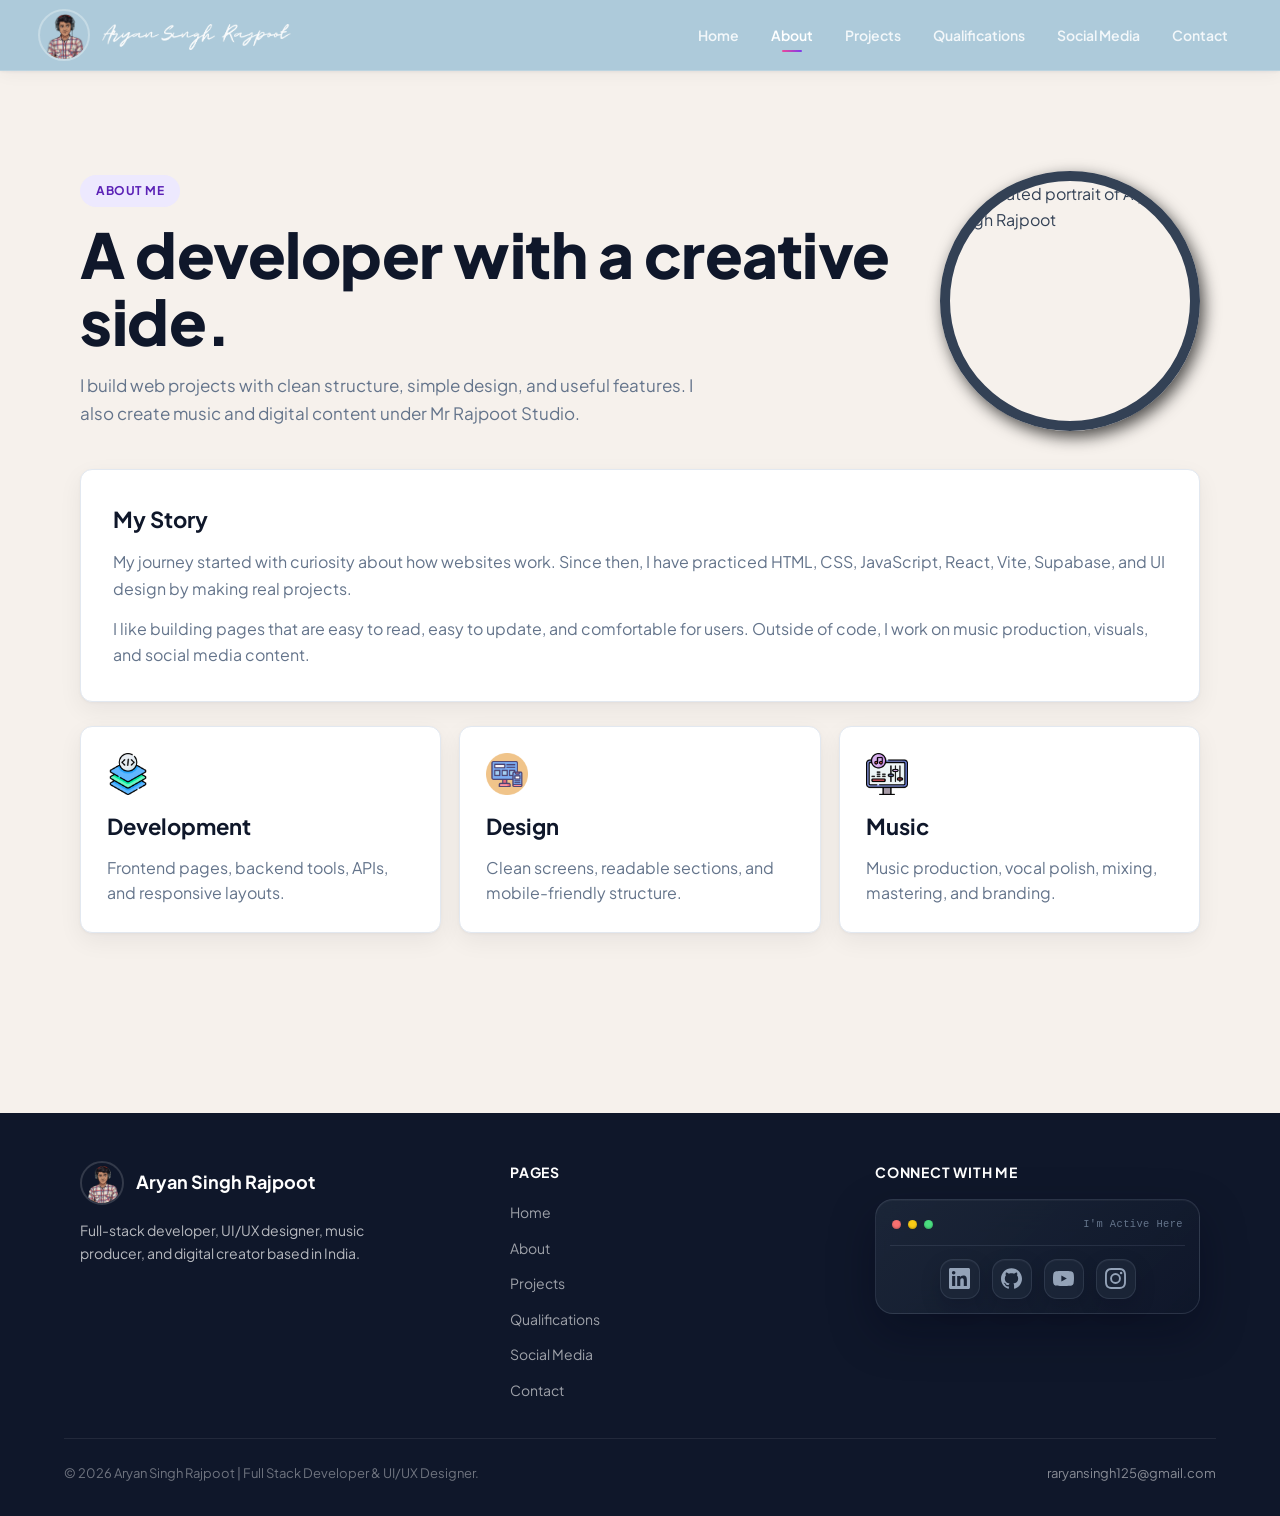
==== commit ea9b7e33: "Update portfolio website design and structure" ====
--- a/Pages/about/about.html
+++ b/Pages/about/about.html
@@ -93,17 +93,17 @@
         <section class="about-skills fade-in-up" aria-label="Skills">
             <article class="card">
                 <img src="../../assets/png-images/fullstack.png" alt="Full-Stack Development icon" loading="lazy" width="42" height="42" />
-                <h3>Development</h3>
+                <h2>Development</h2>
                 <p>Frontend pages, backend tools, APIs, and responsive layouts.</p>
             </article>
             <article class="card">
                 <img src="../../assets/png-images/UIUX Design.png" alt="UI/UX Design icon" loading="lazy" width="42" height="42" />
-                <h3>Design</h3>
+                <h2>Design</h2>
                 <p>Clean screens, readable sections, and mobile-friendly structure.</p>
             </article>
             <article class="card">
                 <img src="../../assets/png-images/Music Producer.png" alt="Music Production icon" loading="lazy" width="42" height="42" />
-                <h3>Music</h3>
+                <h2>Music</h2>
                 <p>Music production, vocal polish, mixing, mastering, and branding.</p>
             </article>
         </section>
@@ -159,7 +159,7 @@
             </a>
 
             <a class="footer-social-link github"
-               href="https://github.com/aryanoff"
+               href="https://github.com/"
                target="_blank"
                rel="noopener noreferrer"
                aria-label="Visit my GitHub profile"
--- a/navbar.css
+++ b/navbar.css
@@ -1,4 +1,4 @@
-.navbar {
+﻿.navbar {
     position: sticky;
     top: 0;
     z-index: 100;
@@ -86,7 +86,6 @@
     background: linear-gradient(90deg, #EC4899, #7C3AED);
 }
 
-/* ── Mobile Menu ── */
 .menu-toggle {
     display: none;
 }
--- a/Pages/about/about.css
+++ b/Pages/about/about.css
@@ -1,4 +1,4 @@
-.about-intro {
+﻿.about-intro {
     display: grid;
     grid-template-columns: 1.2fr 260px;
     align-items: center;
